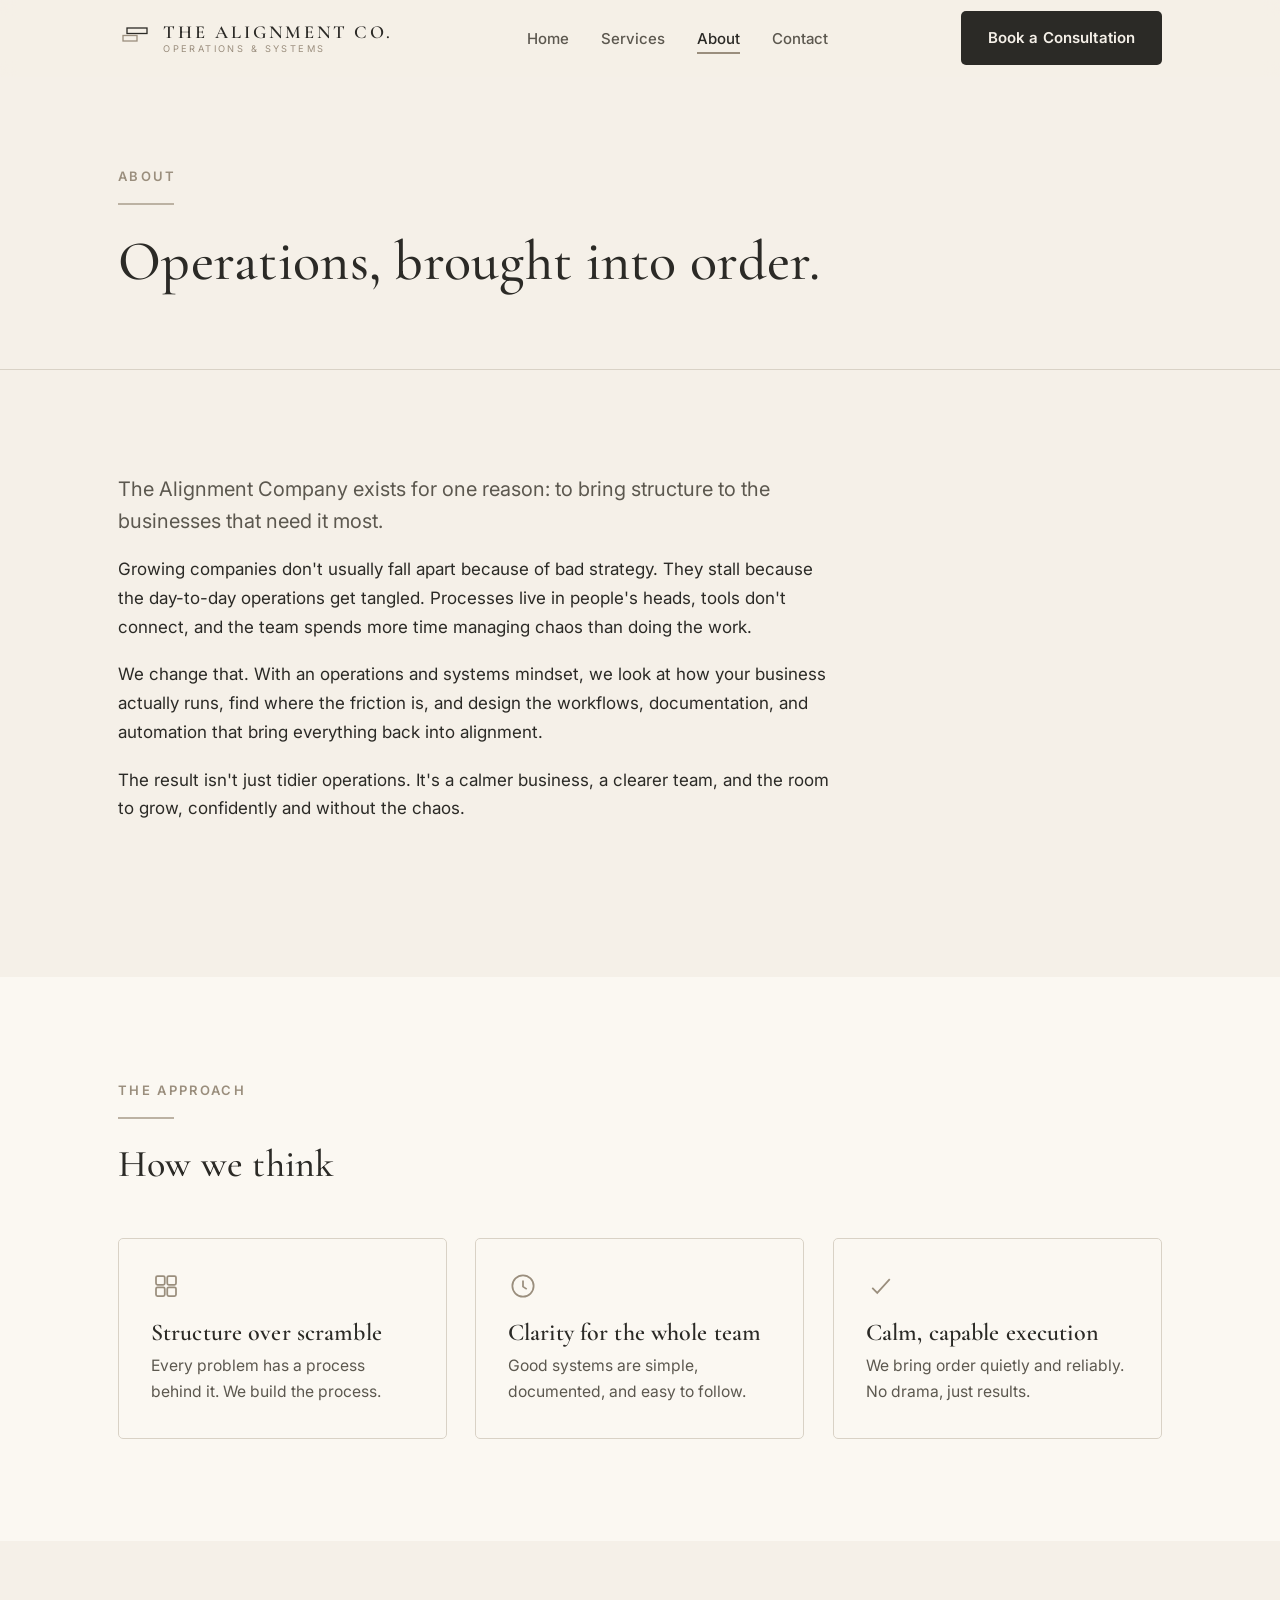
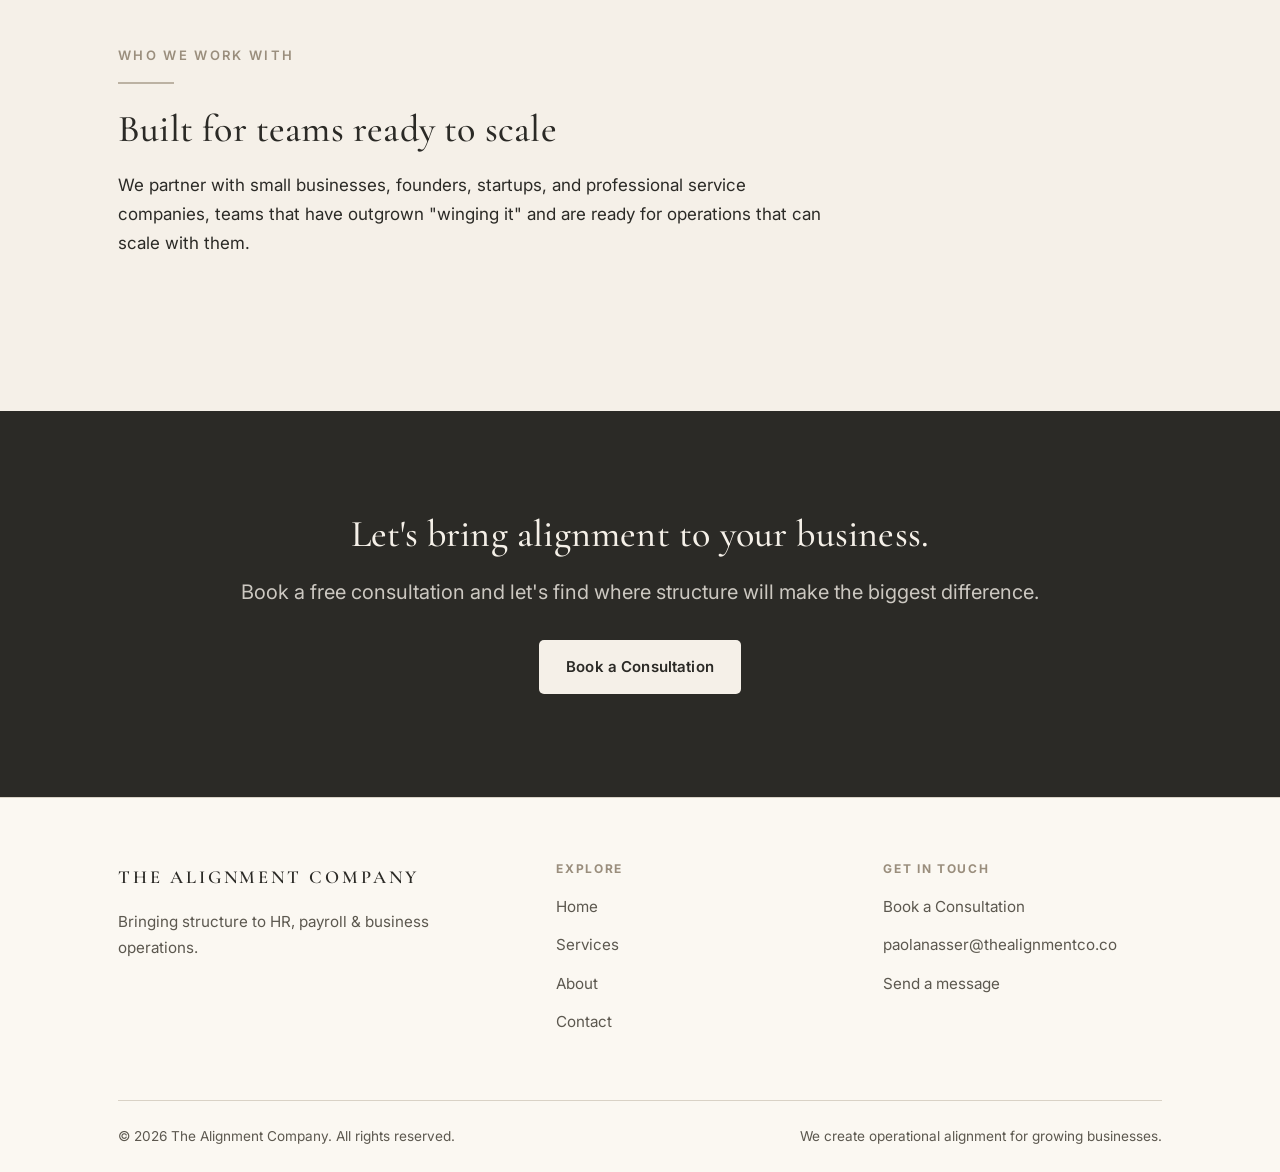
==== about/index.html @ 2be5d44e "Clean URLs: serve pages from folders (/services/, /about/, /contact/) - Move services/about/contact " ====
<!DOCTYPE html>
<html lang="en">
<head>
  <meta charset="UTF-8" />
  <meta name="viewport" content="width=device-width, initial-scale=1.0" />
  <title>About: An Operations &amp; Systems Mindset | The Alignment Company</title>
  <meta name="description" content="We help growing businesses reduce chaos and create efficient workflows. Learn about our approach to operational alignment." />
  <meta name="theme-color" content="#F5F0E8" />
  <link rel="icon" type="image/svg+xml" href="/favicon.svg" />

  <link rel="preconnect" href="https://fonts.googleapis.com" />
  <link rel="preconnect" href="https://fonts.gstatic.com" crossorigin />
  <link href="https://fonts.googleapis.com/css2?family=Cormorant+Garamond:wght@500;600&family=Inter:wght@400;500;600;700&display=swap" rel="stylesheet" />
  <link rel="stylesheet" href="/css/styles.css" />
</head>
<body>

  <!-- ============ HEADER ============ -->
  <header class="site-header">
    <div class="container">
      <nav class="nav" aria-label="Primary">
        <a class="brand" href="/" aria-label="The Alignment Company home">
          <svg class="brand__mark" width="34" height="34" viewBox="0 0 34 34" fill="none" aria-hidden="true">
            <rect x="9" y="7" width="20" height="5.5" stroke="#2B2A26" stroke-width="1.3"/>
            <rect x="5" y="14.5" width="14" height="5.5" stroke="#9A8E7D" stroke-width="1.3"/>
          </svg>
          <span class="brand__text">
            <span class="brand__name">The Alignment Co.</span>
            <span class="brand__sub">Operations &amp; Systems</span>
          </span>
        </a>
        <ul class="nav__links" id="nav-links">
          <li><a href="/">Home</a></li>
          <li><a href="/services/">Services</a></li>
          <li><a href="/about/" class="is-active">About</a></li>
          <li><a href="/contact/">Contact</a></li>
          <li class="nav__cta-mobile"><a class="btn btn--primary" href="/contact/#book">Book a Consultation</a></li>
        </ul>
        <div class="nav__cta">
          <a class="btn btn--primary" href="/contact/#book">Book a Consultation</a>
          <button class="nav__toggle" type="button" aria-label="Toggle menu" aria-expanded="false" aria-controls="nav-links">
            <span></span><span></span><span></span>
          </button>
        </div>
      </nav>
    </div>
  </header>

  <main>
    <!-- ============ PAGE HEADER ============ -->
    <section class="page-header">
      <div class="container">
        <div class="page-header__inner reveal">
          <span class="eyebrow">About</span>
          <hr class="divider" />
          <h1>Operations, brought into order.</h1>
        </div>
      </div>
    </section>

    <hr class="hairline" />

    <!-- ============ MISSION ============ -->
    <section class="section">
      <div class="container">
        <div class="section-head reveal" style="max-width: 68ch;">
          <p class="lead">The Alignment Company exists for one reason: to bring structure to the businesses that need it most.</p>
          <p>Growing companies don't usually fall apart because of bad strategy. They stall because the day-to-day operations get tangled. Processes live in people's heads, tools don't connect, and the team spends more time managing chaos than doing the work.</p>
          <p>We change that. With an operations and systems mindset, we look at how your business actually runs, find where the friction is, and design the workflows, documentation, and automation that bring everything back into alignment.</p>
          <p>The result isn't just tidier operations. It's a calmer business, a clearer team, and the room to grow, confidently and without the chaos.</p>
        </div>
      </div>
    </section>

    <!-- ============ HOW WE THINK ============ -->
    <section class="section section--warm">
      <div class="container">
        <div class="section-head reveal">
          <span class="eyebrow">The Approach</span>
          <hr class="divider" />
          <h2>How we think</h2>
        </div>
        <div class="grid grid--3">
          <article class="card reveal">
            <svg class="card__icon" width="30" height="30" viewBox="0 0 24 24" fill="none" stroke="currentColor" stroke-width="1.4" aria-hidden="true"><rect x="4" y="4" width="7" height="7" rx="1.2"/><rect x="13" y="4" width="7" height="7" rx="1.2"/><rect x="4" y="13" width="7" height="7" rx="1.2"/><rect x="13" y="13" width="7" height="7" rx="1.2"/></svg>
            <h3>Structure over scramble</h3>
            <p>Every problem has a process behind it. We build the process.</p>
          </article>
          <article class="card reveal">
            <svg class="card__icon" width="30" height="30" viewBox="0 0 24 24" fill="none" stroke="currentColor" stroke-width="1.4" aria-hidden="true"><circle cx="12" cy="12" r="8.5"/><path d="M12 7.5v5l3 2"/></svg>
            <h3>Clarity for the whole team</h3>
            <p>Good systems are simple, documented, and easy to follow.</p>
          </article>
          <article class="card reveal">
            <svg class="card__icon" width="30" height="30" viewBox="0 0 24 24" fill="none" stroke="currentColor" stroke-width="1.4" aria-hidden="true"><path d="M5 13.5l4 4 10-11"/></svg>
            <h3>Calm, capable execution</h3>
            <p>We bring order quietly and reliably. No drama, just results.</p>
          </article>
        </div>
      </div>
    </section>

    <!-- ============ WHO WE WORK WITH ============ -->
    <section class="section">
      <div class="container">
        <div class="section-head reveal" style="max-width: 64ch;">
          <span class="eyebrow">Who we work with</span>
          <hr class="divider" />
          <h2>Built for teams ready to scale</h2>
          <p>We partner with small businesses, founders, startups, and professional service companies, teams that have outgrown "winging it" and are ready for operations that can scale with them.</p>
        </div>
      </div>
    </section>

    <!-- ============ CTA BANNER ============ -->
    <section class="section cta-banner">
      <div class="container reveal">
        <h2>Let's bring alignment to your business.</h2>
        <p class="lead">Book a free consultation and let's find where structure will make the biggest difference.</p>
        <div class="btn-row" style="justify-content:center;">
          <a class="btn btn--primary" href="/contact/#book">Book a Consultation</a>
        </div>
      </div>
    </section>
  </main>

  <!-- ============ FOOTER ============ -->
  <footer class="site-footer">
    <div class="container">
      <div class="footer-grid">
        <div class="footer-brand">
          <span class="brand__name">The Alignment Company</span>
          <p>Bringing structure to HR, payroll &amp; business operations.</p>
        </div>
        <div class="footer-col">
          <h4>Explore</h4>
          <ul>
            <li><a href="/">Home</a></li>
            <li><a href="/services/">Services</a></li>
            <li><a href="/about/">About</a></li>
            <li><a href="/contact/">Contact</a></li>
          </ul>
        </div>
        <div class="footer-col">
          <h4>Get in touch</h4>
          <ul>
            <li><a href="/contact/#book">Book a Consultation</a></li>
            <li><a href="mailto:paolanasser@thealignmentco.co">paolanasser@thealignmentco.co</a></li>
            <li><a href="/contact/">Send a message</a></li>
          </ul>
        </div>
      </div>
      <div class="footer-bottom">
        <span>&copy; <span id="year">2026</span> The Alignment Company. All rights reserved.</span>
        <span>We create operational alignment for growing businesses.</span>
      </div>
    </div>
  </footer>

  <script src="/js/main.js"></script>
</body>
</html>
---- css/styles.css ----
/* =========================================================
   The Alignment Company — Global Stylesheet
   Brand: warm ivory · charcoal ink · soft taupe accent
   Type:  Cormorant Garamond (display) + Inter (body)
   ========================================================= */

/* ---------- Design Tokens ---------- */
:root {
  /* Color */
  --canvas:      #F5F0E8;  /* page background (warm ivory) */
  --warm-white:  #FBF8F2;  /* raised surfaces, cards, fields */
  --ink:         #2B2A26;  /* primary text, headings, primary button */
  --ink-hover:   #3A3833;  /* button hover */
  --slate:       #5C584F;  /* secondary text */
  --taupe:       #9A8E7D;  /* accent: labels, links, icons */
  --taupe-mist:  #BCB2A3;  /* decorative lines */
  --line:        #D9D2C6;  /* borders, dividers, hairlines */

  /* Type */
  --serif: "Cormorant Garamond", Georgia, "Times New Roman", serif;
  --sans:  "Inter", -apple-system, BlinkMacSystemFont, "Segoe UI", Roboto, Helvetica, Arial, sans-serif;

  /* Layout */
  --max: 1140px;
  --gutter: clamp(1.25rem, 4vw, 3rem);
  --section-y: clamp(3.5rem, 8vw, 7.5rem);
  --radius: 5px;
  --shadow: 0 1px 2px rgba(43, 42, 38, .04), 0 8px 30px rgba(43, 42, 38, .05);
  --transition: 220ms ease;
}

/* ---------- Reset / Base ---------- */
*, *::before, *::after { box-sizing: border-box; }

html { scroll-behavior: smooth; -webkit-text-size-adjust: 100%; }

body {
  margin: 0;
  background: var(--canvas);
  color: var(--ink);
  font-family: var(--sans);
  font-size: 1.0625rem;      /* 17px */
  line-height: 1.7;
  font-weight: 400;
  -webkit-font-smoothing: antialiased;
  text-rendering: optimizeLegibility;
}

img, svg { max-width: 100%; display: block; }

a { color: var(--ink); text-decoration: none; transition: color var(--transition); }
a:hover { color: var(--taupe); }

::selection { background: var(--taupe-mist); color: var(--ink); }

:focus-visible {
  outline: 2px solid var(--taupe);
  outline-offset: 3px;
  border-radius: 2px;
}

/* ---------- Typography ---------- */
h1, h2, h3, h4 {
  font-family: var(--serif);
  color: var(--ink);
  font-weight: 500;
  line-height: 1.15;
  margin: 0 0 .5em;
  letter-spacing: .005em;
}

h1 { font-size: clamp(2.25rem, 5.2vw, 3.5rem); }
h2 { font-size: clamp(1.75rem, 3.6vw, 2.375rem); }
h3 { font-size: clamp(1.35rem, 2.2vw, 1.5rem); font-weight: 600; }

p { margin: 0 0 1.15rem; max-width: 65ch; }

.lead {
  font-size: clamp(1.05rem, 1.6vw, 1.25rem);
  line-height: 1.6;
  color: var(--slate);
}

.eyebrow {
  font-family: var(--sans);
  font-size: .8125rem;
  font-weight: 600;
  letter-spacing: .18em;
  text-transform: uppercase;
  color: var(--taupe);
  margin: 0 0 1rem;
  display: block;
}

.serif-accent { font-family: var(--serif); }

/* ---------- Layout helpers ---------- */
.container {
  width: 100%;
  max-width: var(--max);
  margin-inline: auto;
  padding-inline: var(--gutter);
}

.section { padding-block: var(--section-y); }
.section--tight { padding-block: clamp(2.5rem, 5vw, 4rem); }
.section--warm { background: var(--warm-white); }

.section-head { max-width: 60ch; margin-bottom: clamp(2rem, 4vw, 3.25rem); }
.section-head.center { margin-inline: auto; text-align: center; }
.section-head.center p { margin-inline: auto; }

.divider {
  width: 56px; height: 2px;
  background: var(--taupe-mist);
  border: 0; margin: 0 0 1.5rem;
}
.center .divider { margin-inline: auto; }

.hairline { border: 0; border-top: 1px solid var(--line); margin: 0; }

.text-center { text-align: center; }

/* ---------- Buttons ---------- */
.btn {
  display: inline-flex;
  align-items: center;
  gap: .5rem;
  font-family: var(--sans);
  font-size: .9375rem;
  font-weight: 600;
  letter-spacing: .01em;
  padding: .85rem 1.6rem;
  border-radius: var(--radius);
  border: 1px solid transparent;
  cursor: pointer;
  transition: background var(--transition), color var(--transition), border-color var(--transition), transform var(--transition);
}
.btn:hover { transform: translateY(-1px); }

.btn--primary { background: var(--ink); color: var(--canvas); }
.btn--primary:hover { background: var(--ink-hover); color: var(--canvas); }

.btn--secondary { background: transparent; color: var(--ink); border-color: var(--taupe); }
.btn--secondary:hover { background: rgba(154, 142, 125, .12); color: var(--ink); }

.btn--block { width: 100%; justify-content: center; }

.btn-row { display: flex; flex-wrap: wrap; gap: 1rem; }
.center .btn-row { justify-content: center; }

.link-arrow {
  font-weight: 600;
  color: var(--taupe);
  display: inline-flex;
  align-items: center;
  gap: .4rem;
}
.link-arrow .arrow { transition: transform var(--transition); }
.link-arrow:hover .arrow { transform: translateX(4px); }

/* ---------- Header / Nav ---------- */
.site-header {
  position: sticky;
  top: 0;
  z-index: 50;
  background: rgba(245, 240, 232, .88);
  backdrop-filter: saturate(120%) blur(8px);
  border-bottom: 1px solid transparent;
  transition: border-color var(--transition), background var(--transition);
}
.site-header.is-scrolled { border-bottom-color: var(--line); }

.nav {
  display: flex;
  align-items: center;
  justify-content: space-between;
  gap: 1.5rem;
  min-height: 76px;
}

/* Logo lockup */
.brand { display: flex; align-items: center; gap: .7rem; }
.brand:hover { color: var(--ink); }
.brand__mark { flex: 0 0 auto; }
.brand__text { display: flex; flex-direction: column; line-height: 1; }
.brand__name {
  font-family: var(--serif);
  font-size: 1.15rem;
  font-weight: 600;
  letter-spacing: .16em;
  text-transform: uppercase;
  color: var(--ink);
}
.brand__sub {
  font-family: var(--sans);
  font-size: .58rem;
  letter-spacing: .26em;
  text-transform: uppercase;
  color: var(--taupe);
  margin-top: 3px;
}

.nav__links {
  display: flex;
  align-items: center;
  gap: clamp(1.25rem, 2.5vw, 2.25rem);
  list-style: none;
  margin: 0;
  padding: 0;
}
.nav__links a {
  font-size: .9375rem;
  font-weight: 500;
  color: var(--slate);
  position: relative;
  padding-block: .25rem;
}
.nav__links a:hover { color: var(--ink); }
.nav__links a.is-active { color: var(--ink); }
.nav__links a.is-active::after {
  content: "";
  position: absolute;
  left: 0; right: 0; bottom: -2px;
  height: 1.5px;
  background: var(--taupe);
}

.nav__cta { display: flex; align-items: center; gap: 1rem; }

.nav__toggle {
  display: none;
  background: none;
  border: 0;
  cursor: pointer;
  padding: .5rem;
  margin: -.5rem;
}
.nav__toggle span {
  display: block;
  width: 24px; height: 2px;
  background: var(--ink);
  margin: 5px 0;
  transition: transform var(--transition), opacity var(--transition);
}
.nav__toggle[aria-expanded="true"] span:nth-child(1) { transform: translateY(7px) rotate(45deg); }
.nav__toggle[aria-expanded="true"] span:nth-child(2) { opacity: 0; }
.nav__toggle[aria-expanded="true"] span:nth-child(3) { transform: translateY(-7px) rotate(-45deg); }

/* ---------- Hero ---------- */
.hero { padding-block: clamp(4rem, 10vw, 8.5rem); text-align: center; }
.hero__inner { max-width: 760px; margin-inline: auto; }
.hero h1 { margin-bottom: .35em; }
.hero .lead { margin-inline: auto; margin-bottom: 2.25rem; }

/* Thin workflow-line motif */
.flow-motif {
  margin: clamp(3rem, 6vw, 4.5rem) auto 0;
  max-width: 620px;
  opacity: .9;
}

/* ---------- Generic page header (inner pages) ---------- */
.page-header { padding-block: clamp(3rem, 7vw, 5.5rem) clamp(2rem, 4vw, 3rem); }
.page-header__inner { max-width: 720px; }

/* ---------- Card grid ---------- */
.grid { display: grid; gap: clamp(1.25rem, 2.5vw, 1.75rem); }
.grid--3 { grid-template-columns: repeat(3, 1fr); }
.grid--2 { grid-template-columns: repeat(2, 1fr); }

.card {
  background: var(--warm-white);
  border: 1px solid var(--line);
  border-radius: var(--radius);
  padding: clamp(1.5rem, 2.5vw, 2rem);
  transition: transform var(--transition), box-shadow var(--transition), border-color var(--transition);
}
.card:hover { transform: translateY(-3px); box-shadow: var(--shadow); border-color: var(--taupe-mist); }
.card__icon { color: var(--taupe); margin-bottom: 1.1rem; }
.card h3 { margin-bottom: .4rem; }
.card p { color: var(--slate); margin-bottom: 0; font-size: .98rem; }

/* ---------- Benefits ---------- */
.benefit { padding-right: 1rem; }
.benefit h3 { font-size: 1.3rem; margin-bottom: .35rem; }
.benefit p { color: var(--slate); margin-bottom: 0; font-size: .98rem; }
.benefit__bar { width: 32px; height: 2px; background: var(--taupe-mist); margin-bottom: 1rem; }

/* ---------- Process steps ---------- */
.steps { counter-reset: step; }
.step { position: relative; }
.step__num {
  font-family: var(--serif);
  font-size: 2.5rem;
  color: var(--taupe-mist);
  line-height: 1;
  margin-bottom: .5rem;
}
.step h3 { margin-bottom: .35rem; }
.step p { color: var(--slate); margin-bottom: 0; font-size: .98rem; }

/* ---------- Service detail blocks (Services page) ---------- */
.service {
  display: grid;
  grid-template-columns: 1fr 1fr;
  gap: clamp(2rem, 5vw, 4.5rem);
  align-items: center;
  padding-block: clamp(2.75rem, 5vw, 4rem);
}
.service + .service { border-top: 1px solid var(--line); }
.service__media { display: flex; justify-content: center; color: var(--taupe); }
.service:nth-child(even) .service__body { order: 2; }
.service:nth-child(even) .service__media { order: 1; }

.service__num {
  font-family: var(--serif);
  font-size: 1.1rem;
  color: var(--taupe);
  letter-spacing: .1em;
}
.service h2 { font-size: clamp(1.6rem, 3vw, 2.1rem); margin: .25rem 0 1.25rem; }

.pso { list-style: none; margin: 0; padding: 0; display: grid; gap: 1.1rem; }
.pso__label {
  font-family: var(--sans);
  font-size: .72rem;
  font-weight: 700;
  letter-spacing: .14em;
  text-transform: uppercase;
  color: var(--taupe);
  display: block;
  margin-bottom: .25rem;
}
.pso p { margin: 0; color: var(--slate); font-size: .99rem; }

/* ---------- CTA banner ---------- */
.cta-banner { background: var(--ink); color: var(--canvas); text-align: center; }
.cta-banner h2 { color: var(--canvas); }
.cta-banner p { color: rgba(245, 240, 232, .8); margin-inline: auto; margin-bottom: 2rem; }
.cta-banner .btn--primary { background: var(--canvas); color: var(--ink); }
.cta-banner .btn--primary:hover { background: #fff; }

/* ---------- Contact ---------- */
.contact-grid {
  display: grid;
  grid-template-columns: 1.3fr 1fr;
  gap: clamp(2rem, 5vw, 4rem);
  align-items: start;
}

.form-field { margin-bottom: 1.25rem; }
.form-field label {
  display: block;
  font-size: .82rem;
  font-weight: 600;
  letter-spacing: .04em;
  color: var(--slate);
  margin-bottom: .45rem;
}
.form-field input,
.form-field textarea {
  width: 100%;
  font-family: var(--sans);
  font-size: 1rem;
  color: var(--ink);
  background: var(--warm-white);
  border: 1px solid var(--line);
  border-radius: var(--radius);
  padding: .8rem .9rem;
  transition: border-color var(--transition), box-shadow var(--transition);
}
.form-field input:focus,
.form-field textarea:focus {
  outline: none;
  border-color: var(--taupe);
  box-shadow: 0 0 0 3px rgba(154, 142, 125, .15);
}
.form-field textarea { min-height: 140px; resize: vertical; }

.form-note { font-size: .85rem; color: var(--slate); margin-top: .25rem; }
.form-success {
  display: none;
  background: rgba(154, 142, 125, .12);
  border: 1px solid var(--taupe-mist);
  border-radius: var(--radius);
  padding: 1rem 1.1rem;
  color: var(--ink);
  margin-bottom: 1.25rem;
}
.form-success.show { display: block; }

.contact-aside {
  background: var(--warm-white);
  border: 1px solid var(--line);
  border-radius: var(--radius);
  padding: clamp(1.5rem, 3vw, 2rem);
}
.contact-aside h3 { font-size: 1.3rem; }
.contact-list { list-style: none; margin: 1.25rem 0 0; padding: 0; display: grid; gap: 1.25rem; }
.contact-list li { display: flex; gap: .85rem; align-items: flex-start; }
.contact-list .ic { color: var(--taupe); flex: 0 0 auto; margin-top: 3px; }
.contact-list .lbl { display: block; font-size: .72rem; letter-spacing: .12em; text-transform: uppercase; color: var(--taupe); margin-bottom: 1px; }
.contact-list a, .contact-list span { color: var(--ink); font-size: .97rem; word-break: break-word; }

/* ---------- Footer ---------- */
.site-footer { background: var(--warm-white); border-top: 1px solid var(--line); }
.footer-grid {
  display: grid;
  grid-template-columns: 1.4fr 1fr 1fr;
  gap: clamp(1.5rem, 4vw, 3rem);
  padding-block: clamp(2.75rem, 5vw, 4rem);
}
.footer-brand .brand__name { color: var(--ink); }
.footer-brand p { color: var(--slate); font-size: .95rem; margin: 1rem 0 0; max-width: 32ch; }
.footer-col h4 {
  font-family: var(--sans);
  font-size: .75rem;
  font-weight: 700;
  letter-spacing: .14em;
  text-transform: uppercase;
  color: var(--taupe);
  margin: 0 0 1rem;
}
.footer-col ul { list-style: none; margin: 0; padding: 0; display: grid; gap: .6rem; }
.footer-col a { color: var(--slate); font-size: .95rem; }
.footer-col a:hover { color: var(--ink); }
.footer-bottom {
  border-top: 1px solid var(--line);
  padding-block: 1.5rem;
  display: flex;
  flex-wrap: wrap;
  justify-content: space-between;
  gap: .5rem;
  font-size: .85rem;
  color: var(--slate);
}

/* ---------- Scroll reveal ---------- */
.reveal {
  opacity: 0;
  transform: translateY(18px);
  transition: opacity .7s ease, transform .7s ease;
  will-change: opacity, transform;
}
.reveal.is-visible { opacity: 1; transform: none; }

/* ---------- Responsive ---------- */
@media (max-width: 900px) {
  .grid--3 { grid-template-columns: repeat(2, 1fr); }
  .footer-grid { grid-template-columns: 1fr 1fr; }
  .footer-brand { grid-column: 1 / -1; }
}

@media (max-width: 760px) {
  .nav__links {
    position: absolute;
    top: 100%; left: 0; right: 0;
    flex-direction: column;
    align-items: flex-start;
    gap: 0;
    background: var(--canvas);
    border-bottom: 1px solid var(--line);
    padding: .5rem var(--gutter) 1.25rem;
    box-shadow: var(--shadow);
    display: none;
  }
  .nav__links.is-open { display: flex; }
  .nav__links li { width: 100%; }
  .nav__links a { display: block; width: 100%; padding: .8rem 0; border-bottom: 1px solid var(--line); }
  .nav__links a.is-active::after { display: none; }
  .nav__toggle { display: block; }
  .nav__cta .btn { display: none; }          /* CTA lives inside the menu on mobile */
  .nav__links .nav__cta-mobile { display: block; padding-top: 1rem; }
  .nav__links .nav__cta-mobile .btn { display: inline-flex; }

  .service { grid-template-columns: 1fr; gap: 1.5rem; }
  .service:nth-child(even) .service__body,
  .service:nth-child(even) .service__media { order: 0; }
  .service__media { order: -1 !important; }

  .contact-grid { grid-template-columns: 1fr; }
}

@media (max-width: 540px) {
  .grid--3, .grid--2 { grid-template-columns: 1fr; }
  .footer-grid { grid-template-columns: 1fr; }
  .footer-brand { grid-column: auto; }
}

/* Desktop: hide the in-menu mobile CTA */
@media (min-width: 761px) {
  .nav__links .nav__cta-mobile { display: none; }
}

/* ---------- Motion / print preferences ---------- */
@media (prefers-reduced-motion: reduce) {
  html { scroll-behavior: auto; }
  .reveal { opacity: 1; transform: none; transition: none; }
  *, *::before, *::after { transition-duration: .01ms !important; animation-duration: .01ms !important; }
}
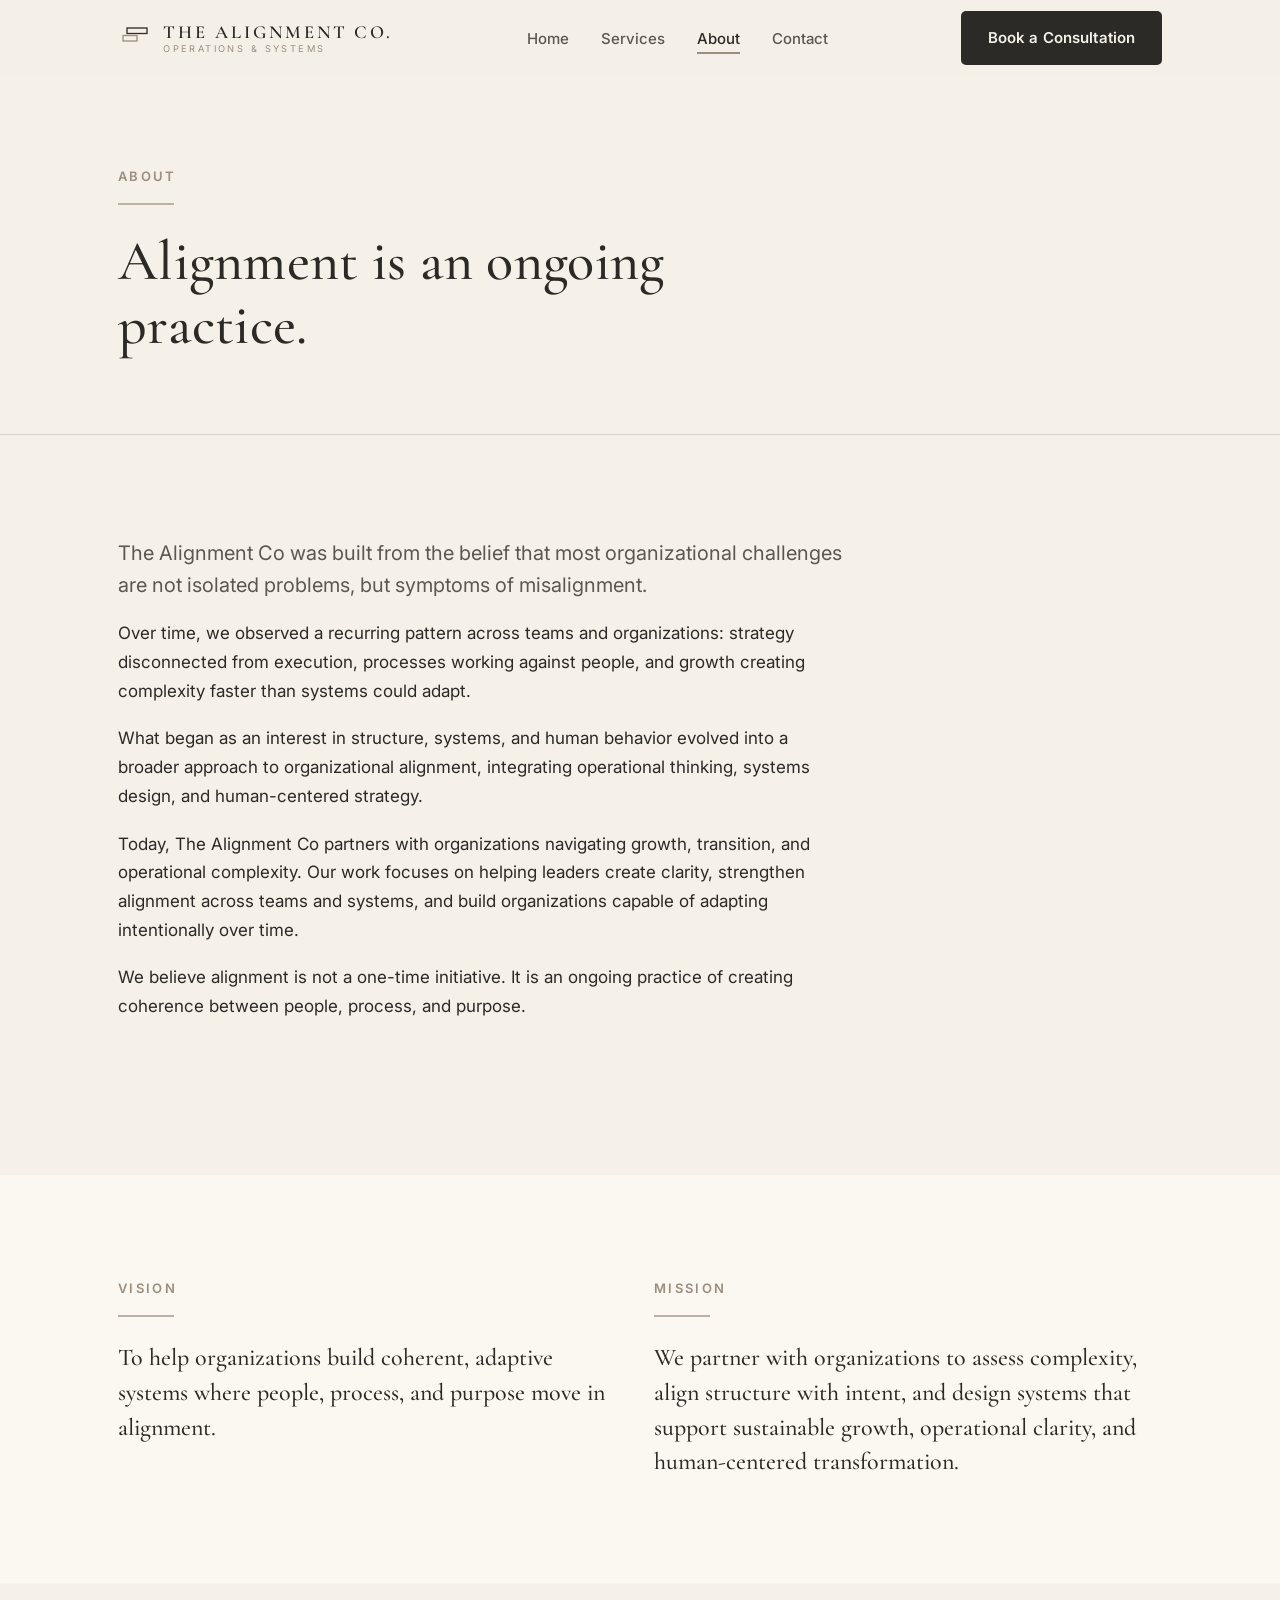
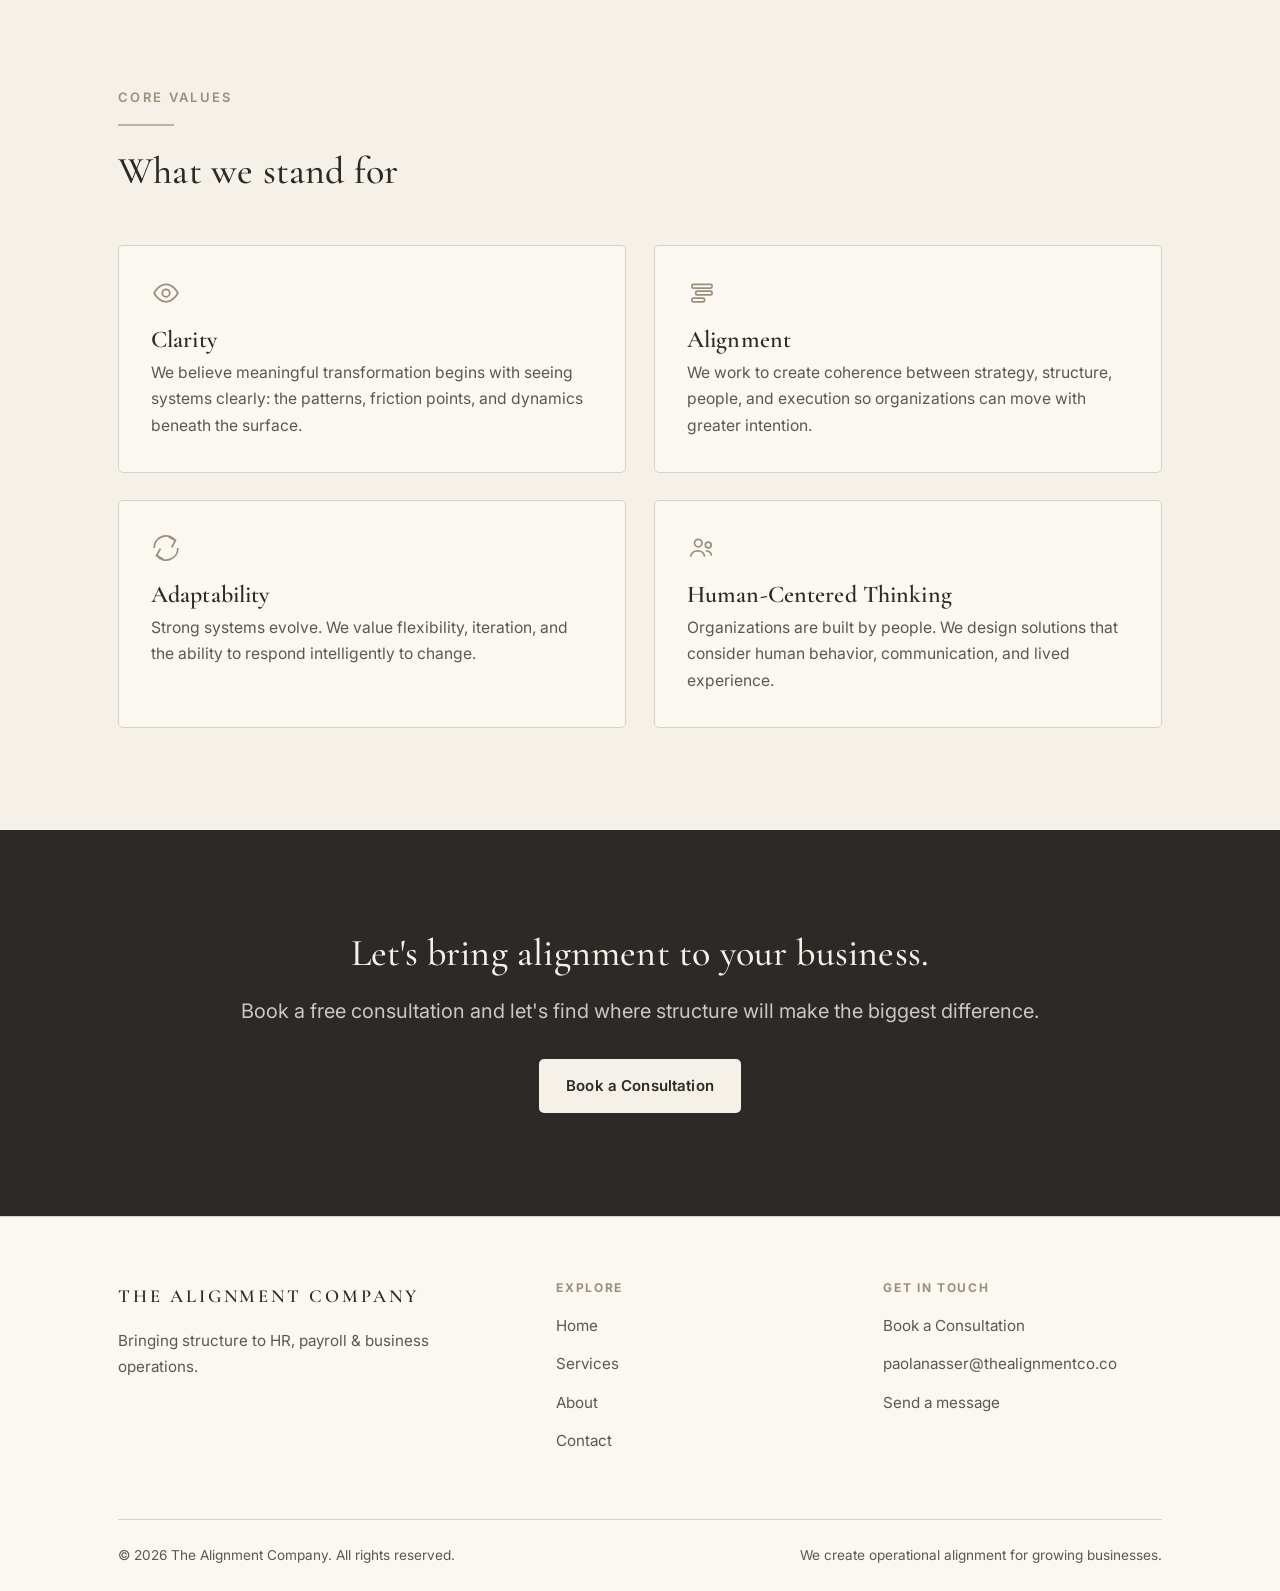
==== commit caeae844: "About page: replace placeholder copy with Paola's brand narrative - Use her exact founder narrative " ====
--- a/about/index.html
+++ b/about/index.html
@@ -3,8 +3,8 @@
 <head>
   <meta charset="UTF-8" />
   <meta name="viewport" content="width=device-width, initial-scale=1.0" />
-  <title>About: An Operations &amp; Systems Mindset | The Alignment Company</title>
-  <meta name="description" content="We help growing businesses reduce chaos and create efficient workflows. Learn about our approach to operational alignment." />
+  <title>About | Organizational Alignment &amp; Systems | The Alignment Company</title>
+  <meta name="description" content="The Alignment Co partners with organizations navigating growth, transition, and operational complexity. We help leaders create clarity, strengthen alignment, and build adaptive systems." />
   <meta name="theme-color" content="#F5F0E8" />
   <link rel="icon" type="image/svg+xml" href="/favicon.svg" />
 
@@ -53,61 +53,73 @@
         <div class="page-header__inner reveal">
           <span class="eyebrow">About</span>
           <hr class="divider" />
-          <h1>Operations, brought into order.</h1>
+          <h1>Alignment is an ongoing practice.</h1>
         </div>
       </div>
     </section>
 
     <hr class="hairline" />
 
-    <!-- ============ MISSION ============ -->
+    <!-- ============ FOUNDER NARRATIVE ============ -->
     <section class="section">
       <div class="container">
         <div class="section-head reveal" style="max-width: 68ch;">
-          <p class="lead">The Alignment Company exists for one reason: to bring structure to the businesses that need it most.</p>
-          <p>Growing companies don't usually fall apart because of bad strategy. They stall because the day-to-day operations get tangled. Processes live in people's heads, tools don't connect, and the team spends more time managing chaos than doing the work.</p>
-          <p>We change that. With an operations and systems mindset, we look at how your business actually runs, find where the friction is, and design the workflows, documentation, and automation that bring everything back into alignment.</p>
-          <p>The result isn't just tidier operations. It's a calmer business, a clearer team, and the room to grow, confidently and without the chaos.</p>
+          <p class="lead">The Alignment Co was built from the belief that most organizational challenges are not isolated problems, but symptoms of misalignment.</p>
+          <p>Over time, we observed a recurring pattern across teams and organizations: strategy disconnected from execution, processes working against people, and growth creating complexity faster than systems could adapt.</p>
+          <p>What began as an interest in structure, systems, and human behavior evolved into a broader approach to organizational alignment, integrating operational thinking, systems design, and human-centered strategy.</p>
+          <p>Today, The Alignment Co partners with organizations navigating growth, transition, and operational complexity. Our work focuses on helping leaders create clarity, strengthen alignment across teams and systems, and build organizations capable of adapting intentionally over time.</p>
+          <p>We believe alignment is not a one-time initiative. It is an ongoing practice of creating coherence between people, process, and purpose.</p>
         </div>
       </div>
     </section>
 
-    <!-- ============ HOW WE THINK ============ -->
+    <!-- ============ VISION & MISSION ============ -->
     <section class="section section--warm">
       <div class="container">
-        <div class="section-head reveal">
-          <span class="eyebrow">The Approach</span>
-          <hr class="divider" />
-          <h2>How we think</h2>
-        </div>
-        <div class="grid grid--3">
-          <article class="card reveal">
-            <svg class="card__icon" width="30" height="30" viewBox="0 0 24 24" fill="none" stroke="currentColor" stroke-width="1.4" aria-hidden="true"><rect x="4" y="4" width="7" height="7" rx="1.2"/><rect x="13" y="4" width="7" height="7" rx="1.2"/><rect x="4" y="13" width="7" height="7" rx="1.2"/><rect x="13" y="13" width="7" height="7" rx="1.2"/></svg>
-            <h3>Structure over scramble</h3>
-            <p>Every problem has a process behind it. We build the process.</p>
-          </article>
-          <article class="card reveal">
-            <svg class="card__icon" width="30" height="30" viewBox="0 0 24 24" fill="none" stroke="currentColor" stroke-width="1.4" aria-hidden="true"><circle cx="12" cy="12" r="8.5"/><path d="M12 7.5v5l3 2"/></svg>
-            <h3>Clarity for the whole team</h3>
-            <p>Good systems are simple, documented, and easy to follow.</p>
-          </article>
-          <article class="card reveal">
-            <svg class="card__icon" width="30" height="30" viewBox="0 0 24 24" fill="none" stroke="currentColor" stroke-width="1.4" aria-hidden="true"><path d="M5 13.5l4 4 10-11"/></svg>
-            <h3>Calm, capable execution</h3>
-            <p>We bring order quietly and reliably. No drama, just results.</p>
-          </article>
+        <div class="grid grid--2">
+          <div class="reveal">
+            <span class="eyebrow">Vision</span>
+            <hr class="divider" />
+            <p class="statement">To help organizations build coherent, adaptive systems where people, process, and purpose move in alignment.</p>
+          </div>
+          <div class="reveal">
+            <span class="eyebrow">Mission</span>
+            <hr class="divider" />
+            <p class="statement">We partner with organizations to assess complexity, align structure with intent, and design systems that support sustainable growth, operational clarity, and human-centered transformation.</p>
+          </div>
         </div>
       </div>
     </section>
 
-    <!-- ============ WHO WE WORK WITH ============ -->
+    <!-- ============ CORE VALUES ============ -->
     <section class="section">
       <div class="container">
-        <div class="section-head reveal" style="max-width: 64ch;">
-          <span class="eyebrow">Who we work with</span>
+        <div class="section-head reveal">
+          <span class="eyebrow">Core Values</span>
           <hr class="divider" />
-          <h2>Built for teams ready to scale</h2>
-          <p>We partner with small businesses, founders, startups, and professional service companies, teams that have outgrown "winging it" and are ready for operations that can scale with them.</p>
+          <h2>What we stand for</h2>
+        </div>
+        <div class="grid grid--2">
+          <article class="card reveal">
+            <svg class="card__icon" width="30" height="30" viewBox="0 0 24 24" fill="none" stroke="currentColor" stroke-width="1.4" aria-hidden="true"><path d="M2.5 12s3.5-7 9.5-7 9.5 7 9.5 7-3.5 7-9.5 7-9.5-7-9.5-7Z"/><circle cx="12" cy="12" r="3"/></svg>
+            <h3>Clarity</h3>
+            <p>We believe meaningful transformation begins with seeing systems clearly: the patterns, friction points, and dynamics beneath the surface.</p>
+          </article>
+          <article class="card reveal">
+            <svg class="card__icon" width="30" height="30" viewBox="0 0 24 24" fill="none" stroke="currentColor" stroke-width="1.4" aria-hidden="true"><rect x="4" y="5" width="16" height="3" rx="1"/><rect x="7" y="10.5" width="13" height="3" rx="1"/><rect x="4" y="16" width="10" height="3" rx="1"/></svg>
+            <h3>Alignment</h3>
+            <p>We work to create coherence between strategy, structure, people, and execution so organizations can move with greater intention.</p>
+          </article>
+          <article class="card reveal">
+            <svg class="card__icon" width="30" height="30" viewBox="0 0 24 24" fill="none" stroke="currentColor" stroke-width="1.4" aria-hidden="true"><path d="M2.5 12a9.5 9.5 0 0 1 17-6"/><path d="M21.5 12a9.5 9.5 0 0 1-17 6"/><path d="M14 3l5.5 3-3 5.5"/><path d="M10 21l-5.5-3 3-5.5"/></svg>
+            <h3>Adaptability</h3>
+            <p>Strong systems evolve. We value flexibility, iteration, and the ability to respond intelligently to change.</p>
+          </article>
+          <article class="card reveal">
+            <svg class="card__icon" width="30" height="30" viewBox="0 0 24 24" fill="none" stroke="currentColor" stroke-width="1.4" aria-hidden="true"><circle cx="9" cy="8" r="3"/><circle cx="17" cy="9.5" r="2.3"/><path d="M3 19c0-3 2.5-4.8 5.5-4.8s5.5 1.8 5.5 4.8"/><path d="M15 14.2c2.4.2 4.5 1.6 4.5 4"/></svg>
+            <h3>Human-Centered Thinking</h3>
+            <p>Organizations are built by people. We design solutions that consider human behavior, communication, and lived experience.</p>
+          </article>
         </div>
       </div>
     </section>
--- a/css/styles.css
+++ b/css/styles.css
@@ -120,6 +120,16 @@
 .hairline { border: 0; border-top: 1px solid var(--line); margin: 0; }
 
 .text-center { text-align: center; }
+
+/* ---------- Brand statement (Vision / Mission style) ---------- */
+.statement {
+  font-family: var(--serif);
+  font-size: clamp(1.2rem, 2.4vw, 1.5rem);
+  line-height: 1.45;
+  color: var(--ink);
+  margin: .25rem 0 0;
+  font-weight: 500;
+}
 
 /* ---------- Buttons ---------- */
 .btn {
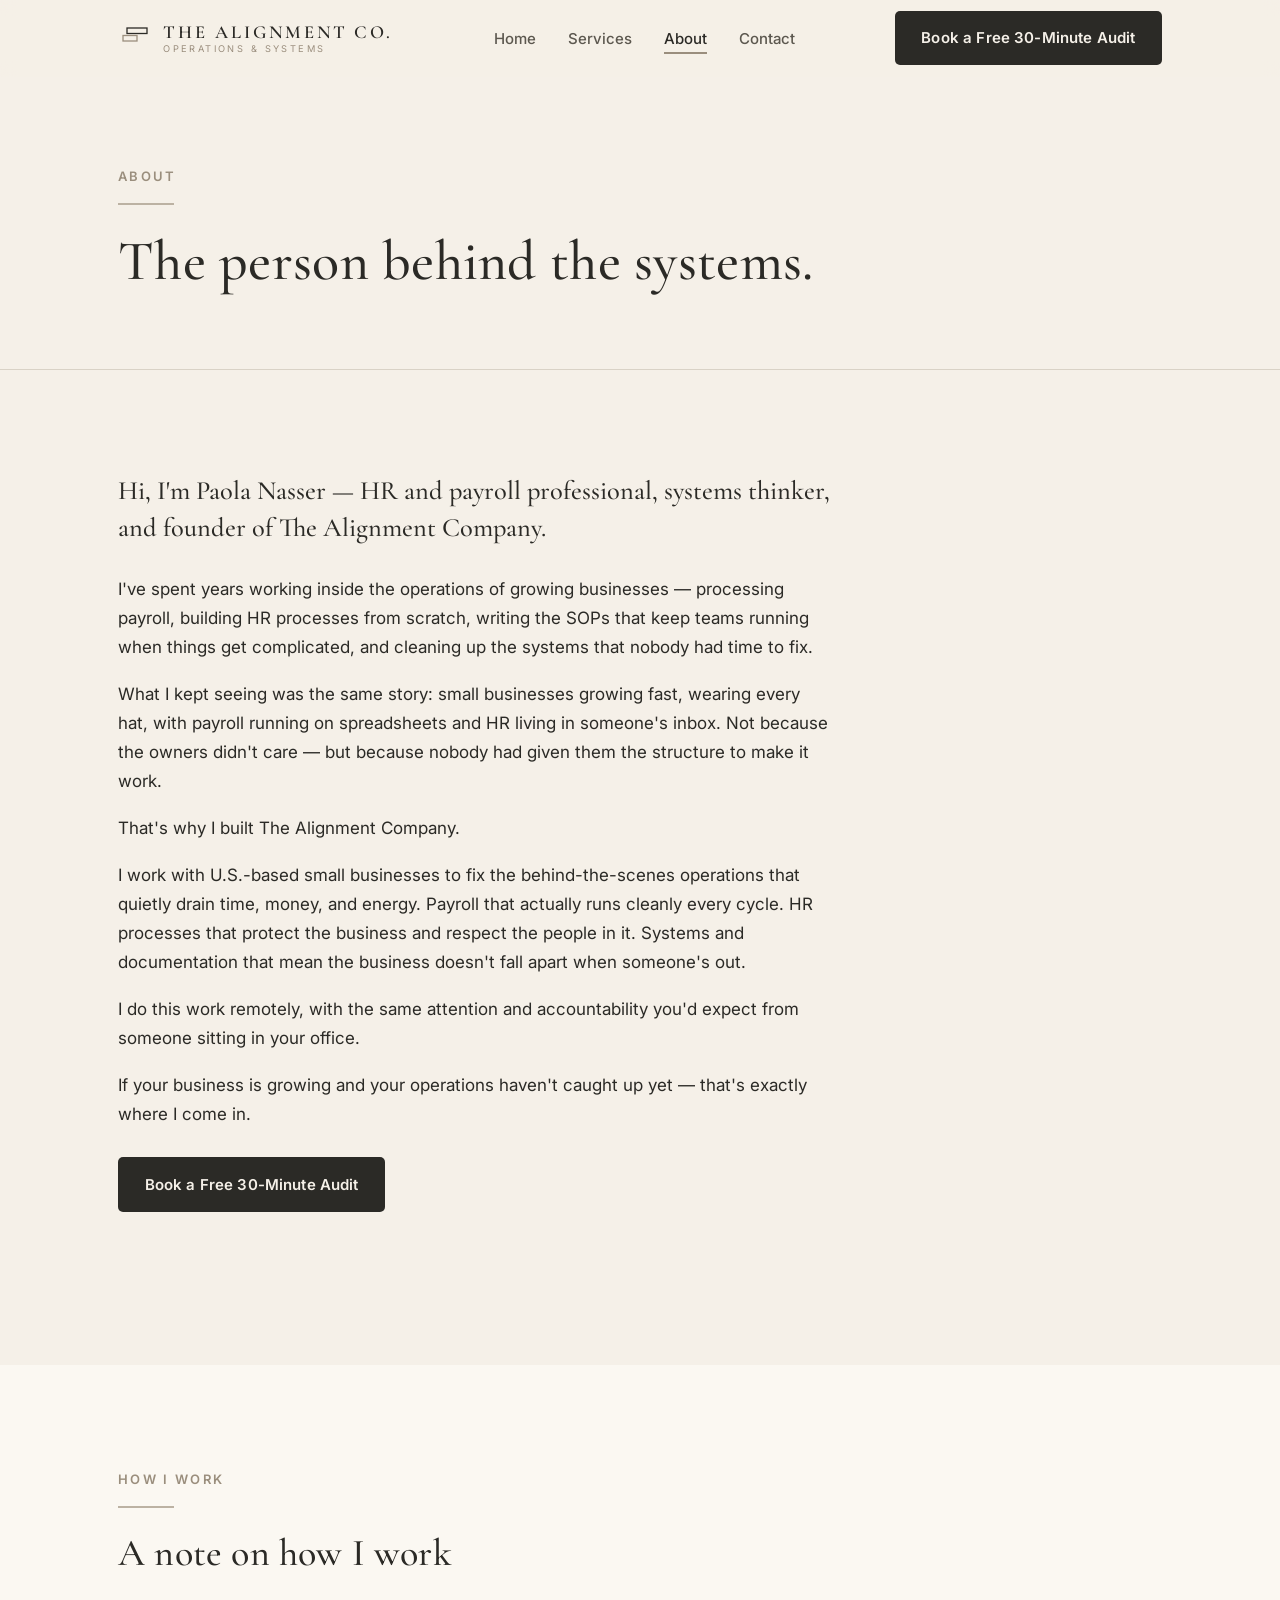
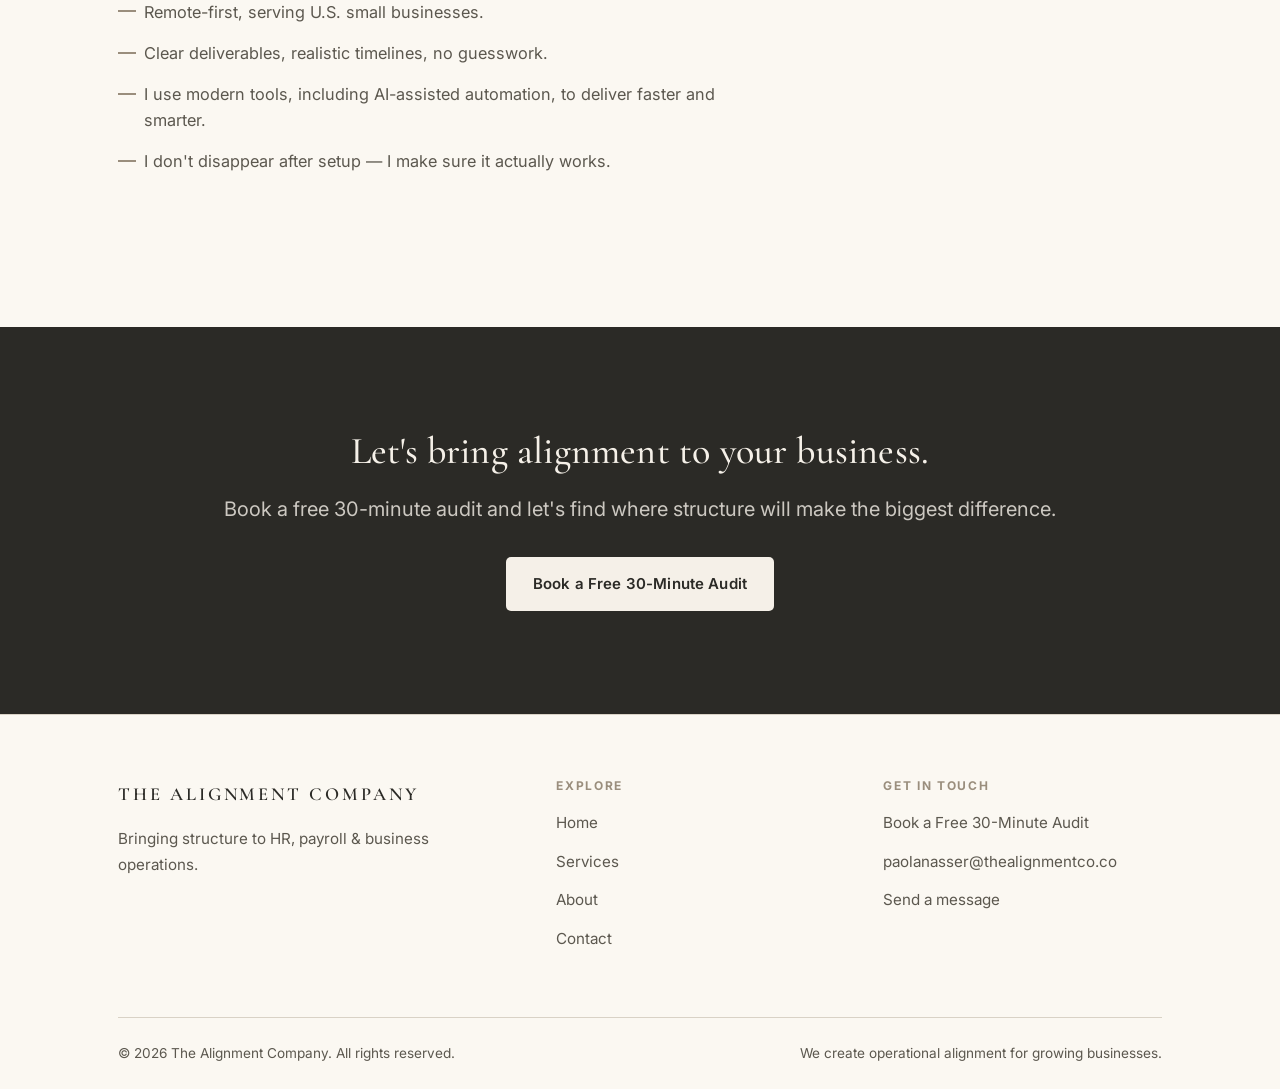
==== commit 83644c68: "Implement Paola's page rewrites: new About + Services copy, audit CTA - About: replace abstract thir" ====
--- a/about/index.html
+++ b/about/index.html
@@ -34,10 +34,10 @@
           <li><a href="/services/">Services</a></li>
           <li><a href="/about/" class="is-active">About</a></li>
           <li><a href="/contact/">Contact</a></li>
-          <li class="nav__cta-mobile"><a class="btn btn--primary" href="/contact/#book">Book a Consultation</a></li>
+          <li class="nav__cta-mobile"><a class="btn btn--primary" href="/contact/#book">Book a Free 30-Minute Audit</a></li>
         </ul>
         <div class="nav__cta">
-          <a class="btn btn--primary" href="/contact/#book">Book a Consultation</a>
+          <a class="btn btn--primary" href="/contact/#book">Book a Free 30-Minute Audit</a>
           <button class="nav__toggle" type="button" aria-label="Toggle menu" aria-expanded="false" aria-controls="nav-links">
             <span></span><span></span><span></span>
           </button>
@@ -53,7 +53,7 @@
         <div class="page-header__inner reveal">
           <span class="eyebrow">About</span>
           <hr class="divider" />
-          <h1>Alignment is an ongoing practice.</h1>
+          <h1>The person behind the systems.</h1>
         </div>
       </div>
     </section>
@@ -64,62 +64,33 @@
     <section class="section">
       <div class="container">
         <div class="section-head reveal" style="max-width: 68ch;">
-          <p class="lead">The Alignment Co was built from the belief that most organizational challenges are not isolated problems, but symptoms of misalignment.</p>
-          <p>Over time, we observed a recurring pattern across teams and organizations: strategy disconnected from execution, processes working against people, and growth creating complexity faster than systems could adapt.</p>
-          <p>What began as an interest in structure, systems, and human behavior evolved into a broader approach to organizational alignment, integrating operational thinking, systems design, and human-centered strategy.</p>
-          <p>Today, The Alignment Co partners with organizations navigating growth, transition, and operational complexity. Our work focuses on helping leaders create clarity, strengthen alignment across teams and systems, and build organizations capable of adapting intentionally over time.</p>
-          <p>We believe alignment is not a one-time initiative. It is an ongoing practice of creating coherence between people, process, and purpose.</p>
-        </div>
-      </div>
-    </section>
-
-    <!-- ============ VISION & MISSION ============ -->
-    <section class="section section--warm">
-      <div class="container">
-        <div class="grid grid--2">
-          <div class="reveal">
-            <span class="eyebrow">Vision</span>
-            <hr class="divider" />
-            <p class="statement">To help organizations build coherent, adaptive systems where people, process, and purpose move in alignment.</p>
-          </div>
-          <div class="reveal">
-            <span class="eyebrow">Mission</span>
-            <hr class="divider" />
-            <p class="statement">We partner with organizations to assess complexity, align structure with intent, and design systems that support sustainable growth, operational clarity, and human-centered transformation.</p>
+          <p class="about-sub">Hi, I'm Paola Nasser — HR and payroll professional, systems thinker, and founder of The Alignment Company.</p>
+          <p>I've spent years working inside the operations of growing businesses — processing payroll, building HR processes from scratch, writing the SOPs that keep teams running when things get complicated, and cleaning up the systems that nobody had time to fix.</p>
+          <p>What I kept seeing was the same story: small businesses growing fast, wearing every hat, with payroll running on spreadsheets and HR living in someone's inbox. Not because the owners didn't care — but because nobody had given them the structure to make it work.</p>
+          <p>That's why I built The Alignment Company.</p>
+          <p>I work with U.S.-based small businesses to fix the behind-the-scenes operations that quietly drain time, money, and energy. Payroll that actually runs cleanly every cycle. HR processes that protect the business and respect the people in it. Systems and documentation that mean the business doesn't fall apart when someone's out.</p>
+          <p>I do this work remotely, with the same attention and accountability you'd expect from someone sitting in your office.</p>
+          <p>If your business is growing and your operations haven't caught up yet — that's exactly where I come in.</p>
+          <div class="btn-row" style="margin-top: 1.75rem;">
+            <a class="btn btn--primary" href="/contact/#book">Book a Free 30-Minute Audit</a>
           </div>
         </div>
       </div>
     </section>
 
-    <!-- ============ CORE VALUES ============ -->
-    <section class="section">
+    <!-- ============ A NOTE ON HOW I WORK ============ -->
+    <section class="section section--warm">
       <div class="container">
         <div class="section-head reveal">
-          <span class="eyebrow">Core Values</span>
+          <span class="eyebrow">How I Work</span>
           <hr class="divider" />
-          <h2>What we stand for</h2>
-        </div>
-        <div class="grid grid--2">
-          <article class="card reveal">
-            <svg class="card__icon" width="30" height="30" viewBox="0 0 24 24" fill="none" stroke="currentColor" stroke-width="1.4" aria-hidden="true"><path d="M2.5 12s3.5-7 9.5-7 9.5 7 9.5 7-3.5 7-9.5 7-9.5-7-9.5-7Z"/><circle cx="12" cy="12" r="3"/></svg>
-            <h3>Clarity</h3>
-            <p>We believe meaningful transformation begins with seeing systems clearly: the patterns, friction points, and dynamics beneath the surface.</p>
-          </article>
-          <article class="card reveal">
-            <svg class="card__icon" width="30" height="30" viewBox="0 0 24 24" fill="none" stroke="currentColor" stroke-width="1.4" aria-hidden="true"><rect x="4" y="5" width="16" height="3" rx="1"/><rect x="7" y="10.5" width="13" height="3" rx="1"/><rect x="4" y="16" width="10" height="3" rx="1"/></svg>
-            <h3>Alignment</h3>
-            <p>We work to create coherence between strategy, structure, people, and execution so organizations can move with greater intention.</p>
-          </article>
-          <article class="card reveal">
-            <svg class="card__icon" width="30" height="30" viewBox="0 0 24 24" fill="none" stroke="currentColor" stroke-width="1.4" aria-hidden="true"><path d="M2.5 12a9.5 9.5 0 0 1 17-6"/><path d="M21.5 12a9.5 9.5 0 0 1-17 6"/><path d="M14 3l5.5 3-3 5.5"/><path d="M10 21l-5.5-3 3-5.5"/></svg>
-            <h3>Adaptability</h3>
-            <p>Strong systems evolve. We value flexibility, iteration, and the ability to respond intelligently to change.</p>
-          </article>
-          <article class="card reveal">
-            <svg class="card__icon" width="30" height="30" viewBox="0 0 24 24" fill="none" stroke="currentColor" stroke-width="1.4" aria-hidden="true"><circle cx="9" cy="8" r="3"/><circle cx="17" cy="9.5" r="2.3"/><path d="M3 19c0-3 2.5-4.8 5.5-4.8s5.5 1.8 5.5 4.8"/><path d="M15 14.2c2.4.2 4.5 1.6 4.5 4"/></svg>
-            <h3>Human-Centered Thinking</h3>
-            <p>Organizations are built by people. We design solutions that consider human behavior, communication, and lived experience.</p>
-          </article>
+          <h2>A note on how I work</h2>
+          <ul class="note-list">
+            <li>Remote-first, serving U.S. small businesses.</li>
+            <li>Clear deliverables, realistic timelines, no guesswork.</li>
+            <li>I use modern tools, including AI-assisted automation, to deliver faster and smarter.</li>
+            <li>I don't disappear after setup — I make sure it actually works.</li>
+          </ul>
         </div>
       </div>
     </section>
@@ -128,9 +99,9 @@
     <section class="section cta-banner">
       <div class="container reveal">
         <h2>Let's bring alignment to your business.</h2>
-        <p class="lead">Book a free consultation and let's find where structure will make the biggest difference.</p>
+        <p class="lead">Book a free 30-minute audit and let's find where structure will make the biggest difference.</p>
         <div class="btn-row" style="justify-content:center;">
-          <a class="btn btn--primary" href="/contact/#book">Book a Consultation</a>
+          <a class="btn btn--primary" href="/contact/#book">Book a Free 30-Minute Audit</a>
         </div>
       </div>
     </section>
@@ -156,7 +127,7 @@
         <div class="footer-col">
           <h4>Get in touch</h4>
           <ul>
-            <li><a href="/contact/#book">Book a Consultation</a></li>
+            <li><a href="/contact/#book">Book a Free 30-Minute Audit</a></li>
             <li><a href="mailto:paolanasser@thealignmentco.co">paolanasser@thealignmentco.co</a></li>
             <li><a href="/contact/">Send a message</a></li>
           </ul>
--- a/css/styles.css
+++ b/css/styles.css
@@ -343,6 +343,68 @@
   margin-bottom: .25rem;
 }
 .pso p { margin: 0; color: var(--slate); font-size: .99rem; }
+
+/* "Who this is for" intro line on a lead service */
+.service__who {
+  color: var(--slate);
+  font-size: 1rem;
+  margin: 0 0 1.25rem;
+}
+.service__who strong { color: var(--ink); font-weight: 600; }
+
+/* Price + per-service CTA at the foot of a lead service */
+.service__price {
+  font-family: var(--serif);
+  font-size: 1.15rem;
+  color: var(--ink);
+  margin: 1.4rem 0 1.1rem;
+}
+.service__price .alt { color: var(--slate); }
+
+/* Section intro/subtext under a section header */
+.section-sub {
+  color: var(--slate);
+  font-size: 1.02rem;
+  margin: -.5rem 0 0;
+}
+.section-sub em { color: var(--ink); font-style: italic; }
+
+/* "A Note on How I Work" list (About page) */
+.note-list {
+  list-style: none;
+  margin: 1.5rem 0 0;
+  padding: 0;
+  display: grid;
+  gap: 1rem;
+  max-width: 64ch;
+}
+.note-list li {
+  position: relative;
+  padding-left: 1.6rem;
+  color: var(--slate);
+  font-size: 1.02rem;
+  line-height: 1.55;
+}
+.note-list li::before {
+  content: "";
+  position: absolute;
+  left: 0;
+  top: .65em;
+  width: 18px;
+  height: 2px;
+  background: var(--taupe);
+}
+
+/* About narrative subheadline */
+.about-sub {
+  font-family: var(--serif);
+  font-size: clamp(1.25rem, 2.6vw, 1.65rem);
+  line-height: 1.4;
+  color: var(--ink);
+  font-weight: 500;
+  margin: 0 0 1.75rem;
+  max-width: 60ch;
+}
 
 /* ---------- CTA banner ---------- */
 .cta-banner { background: var(--ink); color: var(--canvas); text-align: center; }
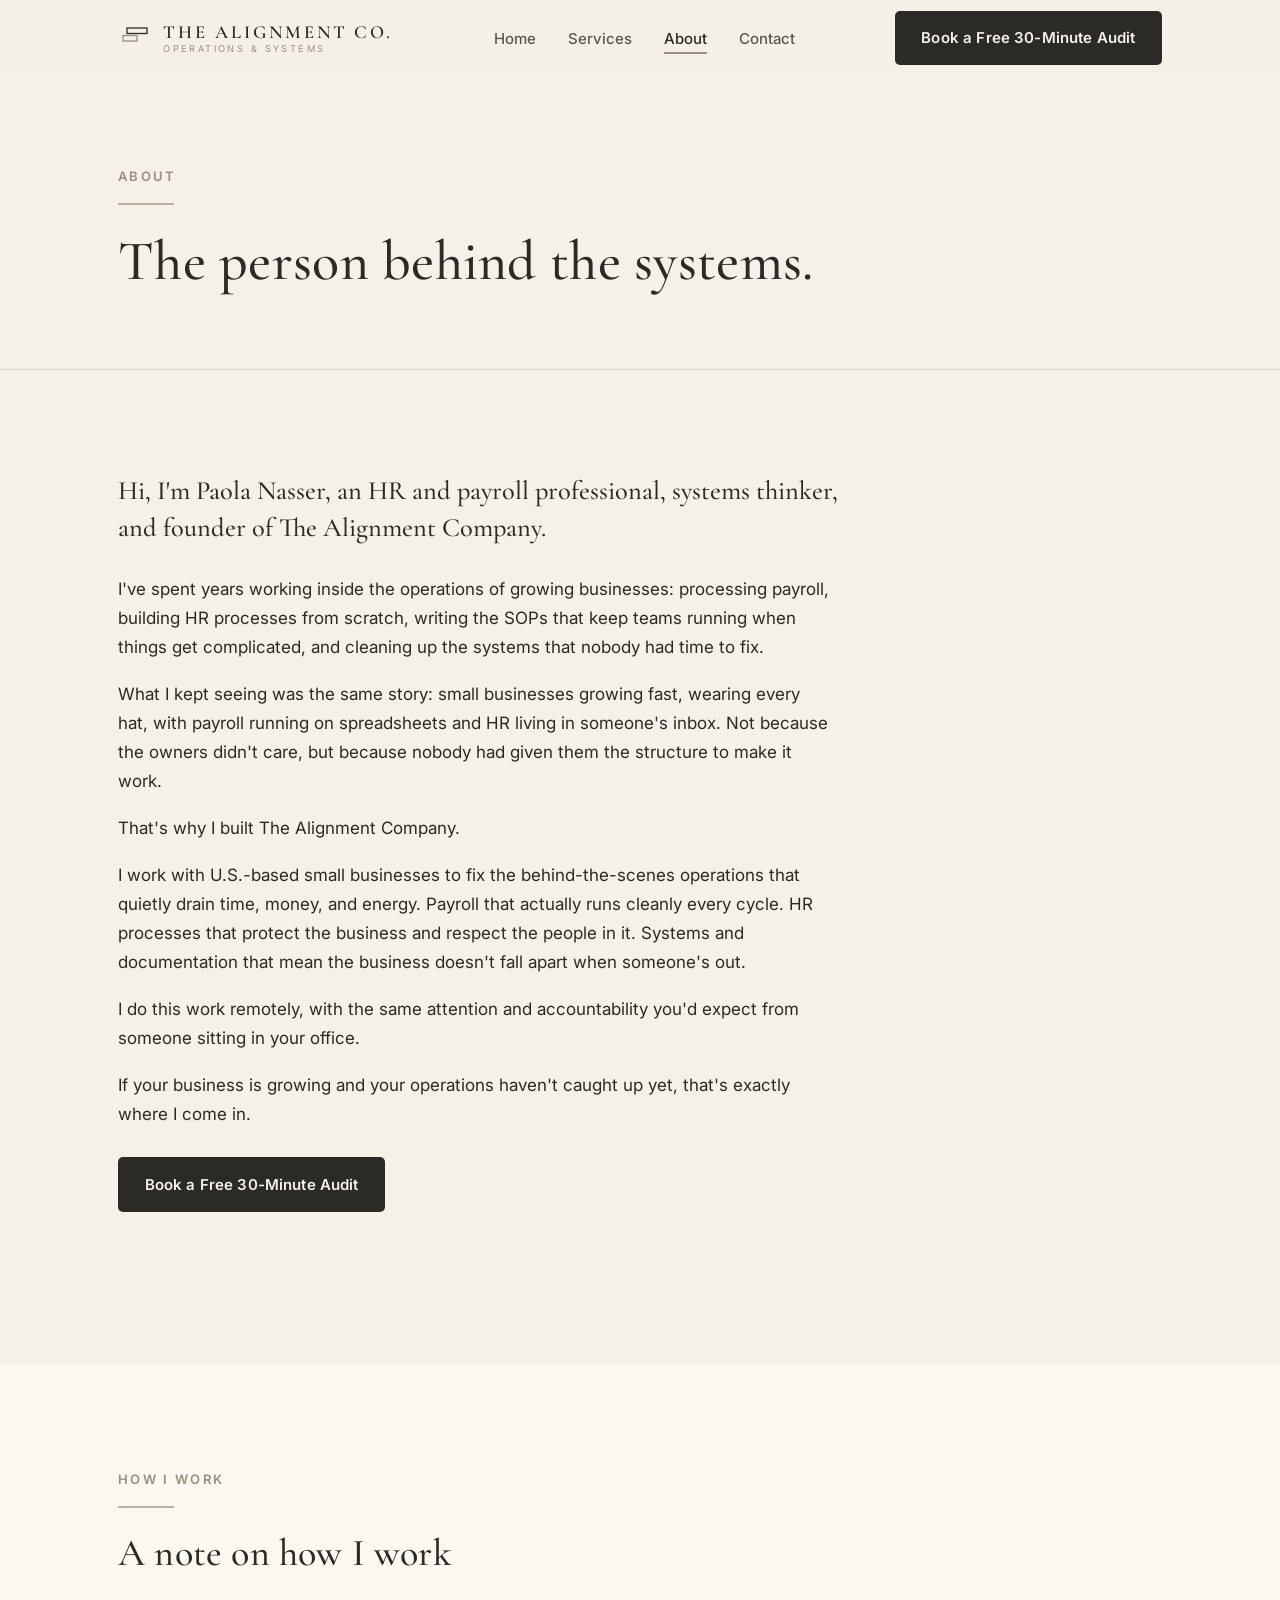
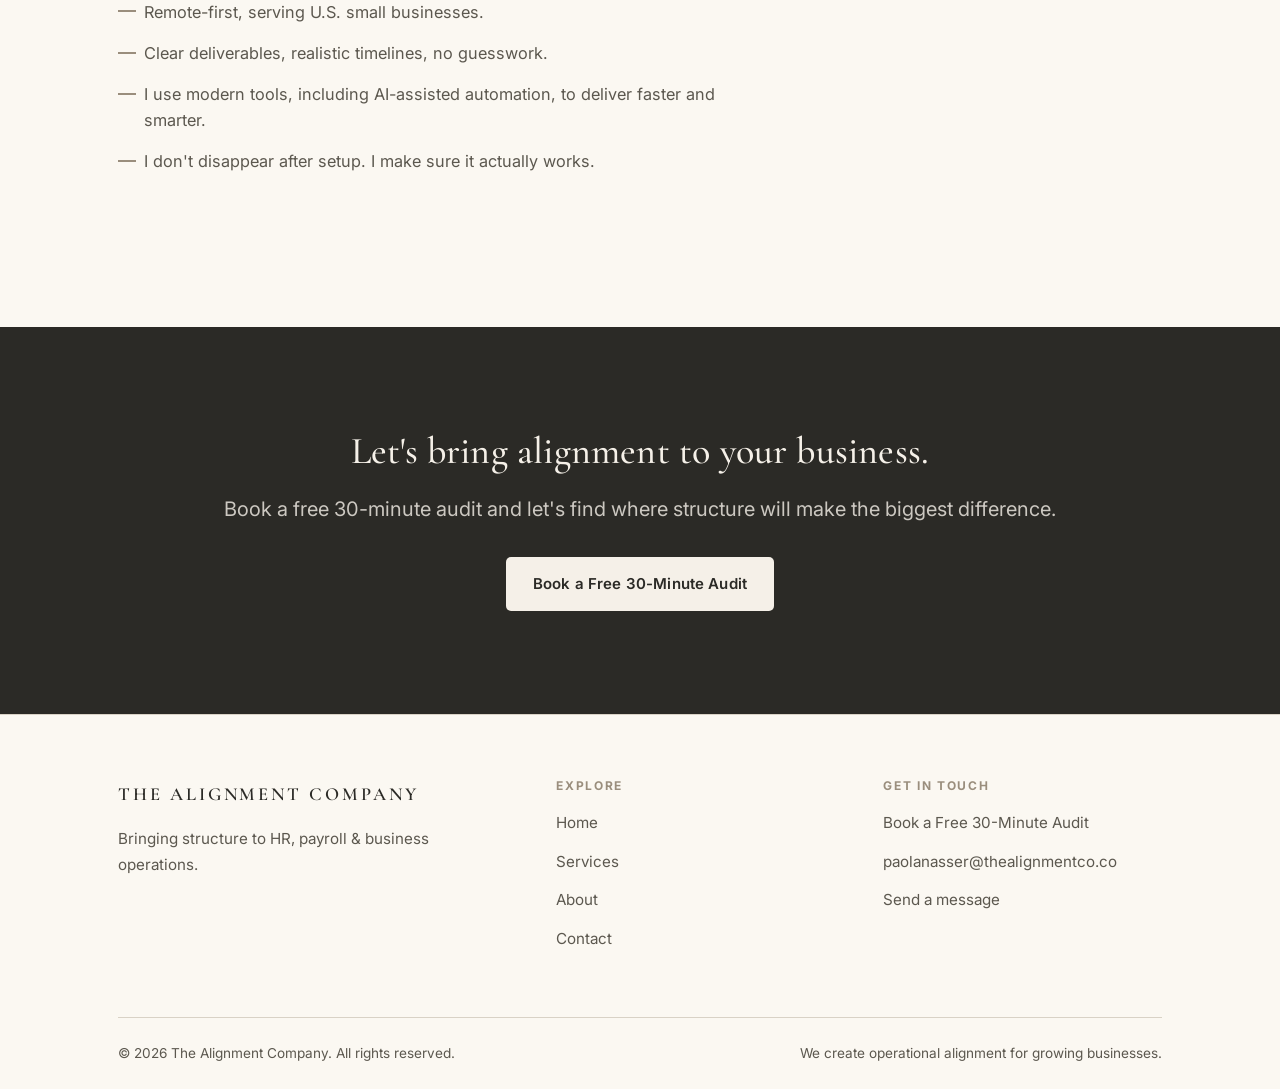
==== commit 6692c4c9: "Strip em dashes from copy per site convention Replace em dashes with commas, colons, periods, and re" ====
--- a/about/index.html
+++ b/about/index.html
@@ -64,13 +64,13 @@
     <section class="section">
       <div class="container">
         <div class="section-head reveal" style="max-width: 68ch;">
-          <p class="about-sub">Hi, I'm Paola Nasser — HR and payroll professional, systems thinker, and founder of The Alignment Company.</p>
-          <p>I've spent years working inside the operations of growing businesses — processing payroll, building HR processes from scratch, writing the SOPs that keep teams running when things get complicated, and cleaning up the systems that nobody had time to fix.</p>
-          <p>What I kept seeing was the same story: small businesses growing fast, wearing every hat, with payroll running on spreadsheets and HR living in someone's inbox. Not because the owners didn't care — but because nobody had given them the structure to make it work.</p>
+          <p class="about-sub">Hi, I'm Paola Nasser, an HR and payroll professional, systems thinker, and founder of The Alignment Company.</p>
+          <p>I've spent years working inside the operations of growing businesses: processing payroll, building HR processes from scratch, writing the SOPs that keep teams running when things get complicated, and cleaning up the systems that nobody had time to fix.</p>
+          <p>What I kept seeing was the same story: small businesses growing fast, wearing every hat, with payroll running on spreadsheets and HR living in someone's inbox. Not because the owners didn't care, but because nobody had given them the structure to make it work.</p>
           <p>That's why I built The Alignment Company.</p>
           <p>I work with U.S.-based small businesses to fix the behind-the-scenes operations that quietly drain time, money, and energy. Payroll that actually runs cleanly every cycle. HR processes that protect the business and respect the people in it. Systems and documentation that mean the business doesn't fall apart when someone's out.</p>
           <p>I do this work remotely, with the same attention and accountability you'd expect from someone sitting in your office.</p>
-          <p>If your business is growing and your operations haven't caught up yet — that's exactly where I come in.</p>
+          <p>If your business is growing and your operations haven't caught up yet, that's exactly where I come in.</p>
           <div class="btn-row" style="margin-top: 1.75rem;">
             <a class="btn btn--primary" href="/contact/#book">Book a Free 30-Minute Audit</a>
           </div>
@@ -89,7 +89,7 @@
             <li>Remote-first, serving U.S. small businesses.</li>
             <li>Clear deliverables, realistic timelines, no guesswork.</li>
             <li>I use modern tools, including AI-assisted automation, to deliver faster and smarter.</li>
-            <li>I don't disappear after setup — I make sure it actually works.</li>
+            <li>I don't disappear after setup. I make sure it actually works.</li>
           </ul>
         </div>
       </div>
--- a/css/styles.css
+++ b/css/styles.css
@@ -1,5 +1,5 @@
 /* =========================================================
-   The Alignment Company — Global Stylesheet
+   The Alignment Company - Global Stylesheet
    Brand: warm ivory · charcoal ink · soft taupe accent
    Type:  Cormorant Garamond (display) + Inter (body)
    ========================================================= */
